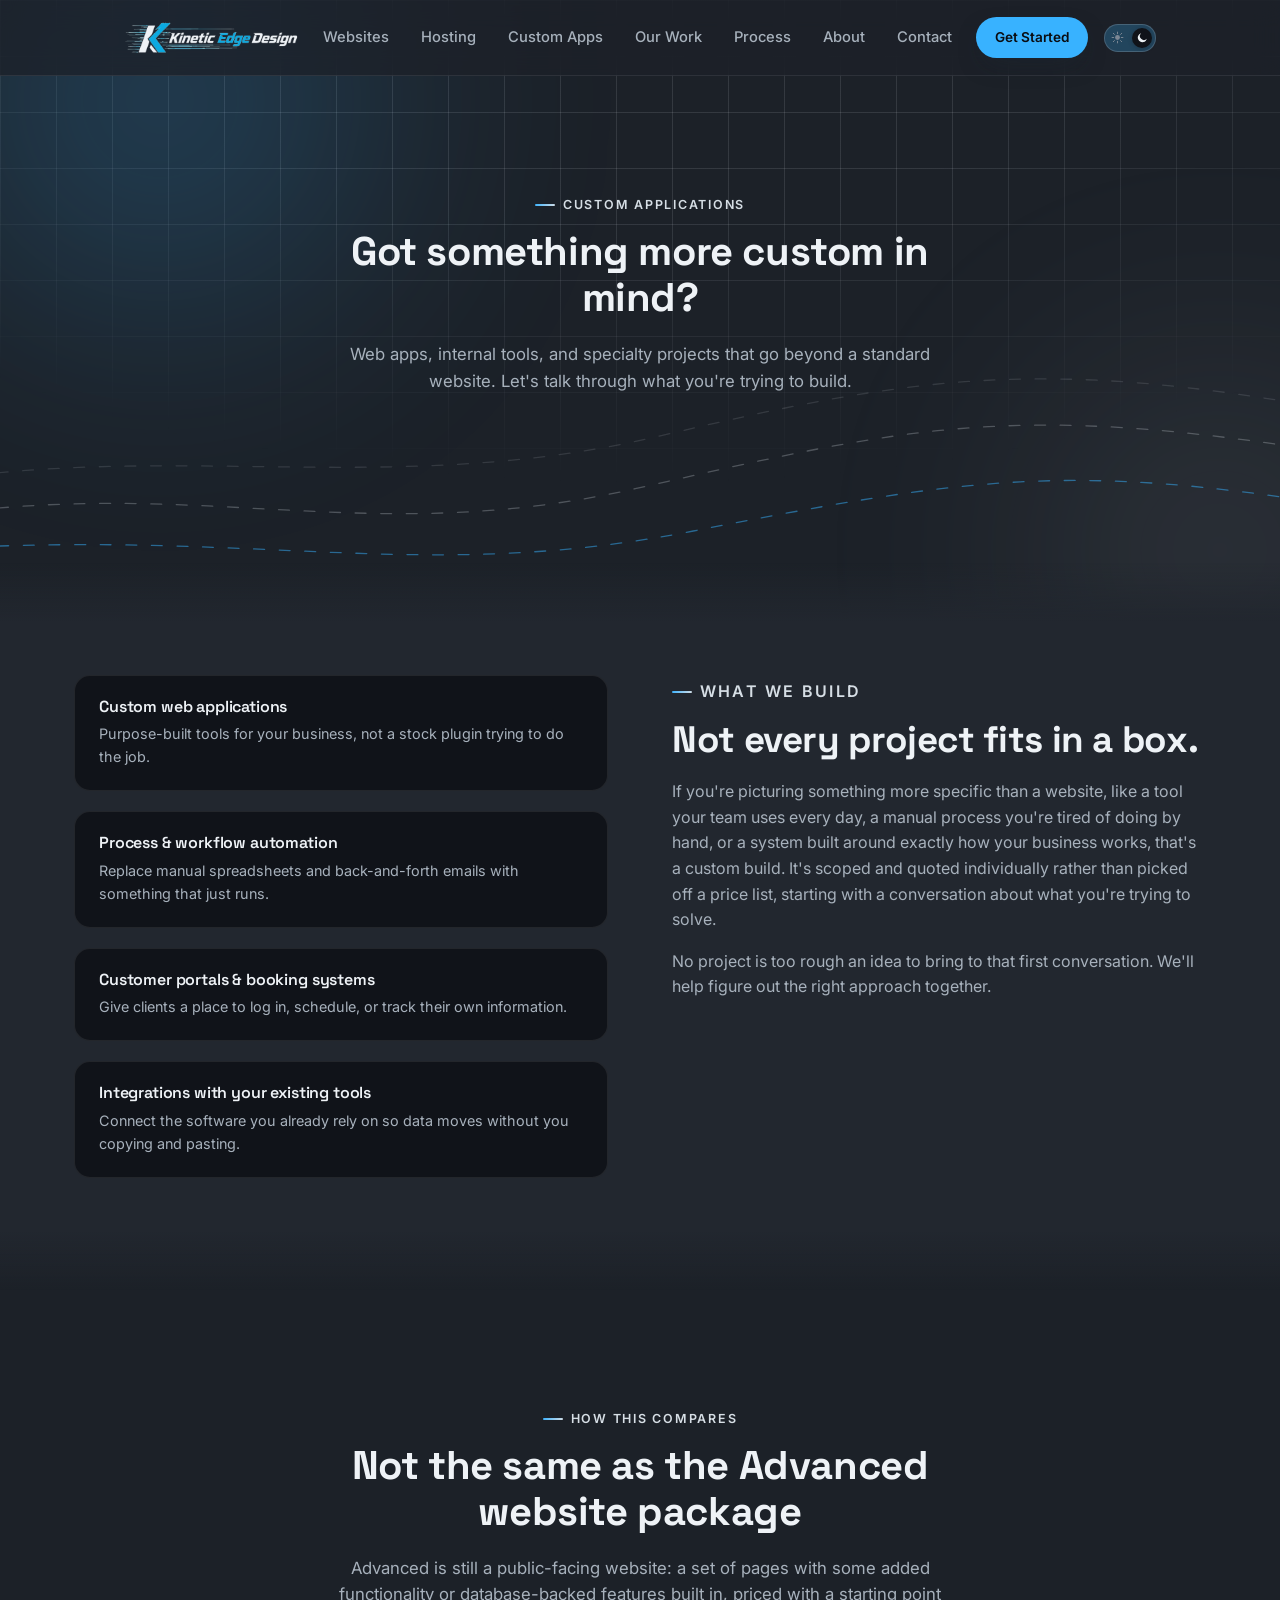
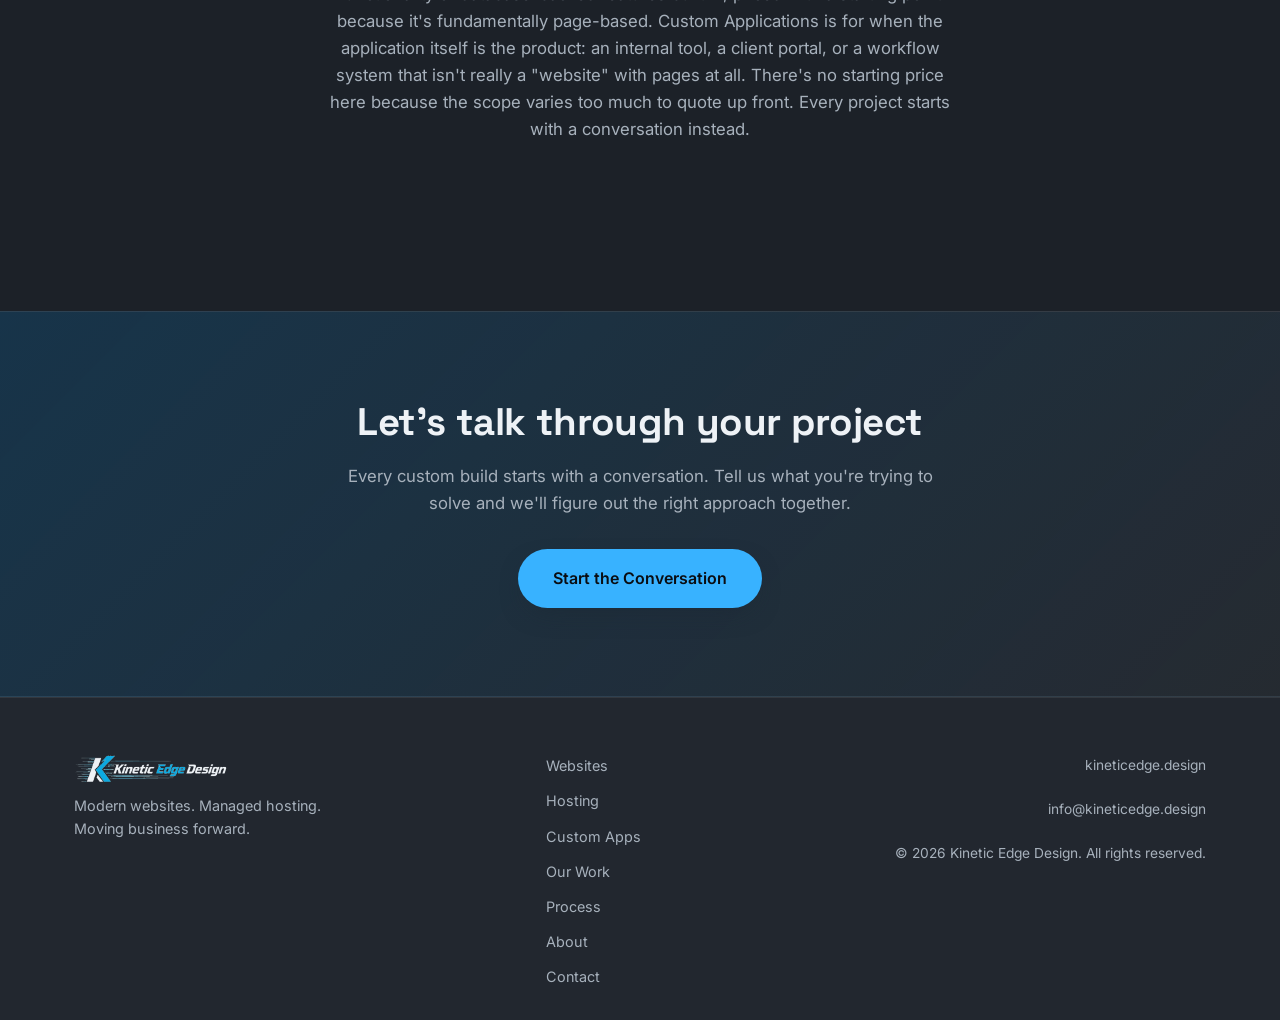
==== custom-applications.html @ b5a68ded "Add Nonprofit Management Hub as first Our Work portfolio card New portfolio card for the donor CRM /" ====
<!DOCTYPE html>
<html lang="en">
<head>
<meta charset="UTF-8">
<meta name="viewport" content="width=device-width, initial-scale=1.0">
<script>
  (function () {
    try {
      var stored = localStorage.getItem('theme');
      var theme = stored === 'light' || stored === 'dark' ? stored : 'dark';
      document.documentElement.setAttribute('data-theme', theme);
    } catch (e) {}
  })();
</script>
<title>Custom Applications | Kinetic Edge Design</title>
<meta name="description" content="Custom web applications, process automation, and specialty projects for businesses that need something beyond a standard website. Let's talk through what you're building.">
<link rel="icon" type="image/png" sizes="32x32" href="assets/favicon-32.png">
<link rel="icon" type="image/png" sizes="512x512" href="assets/favicon-512.png">
<link rel="apple-touch-icon" sizes="180x180" href="assets/favicon-180.png">
<link rel="preconnect" href="https://fonts.googleapis.com">
<link rel="preconnect" href="https://fonts.gstatic.com" crossorigin>
<link href="https://fonts.googleapis.com/css2?family=Space+Grotesk:wght@500;600;700&family=Inter:wght@400;500;600;700&display=swap" rel="stylesheet">
<link rel="stylesheet" href="css/style.css?v=20260805-23">
</head>
<body>

<div class="bg-grid" aria-hidden="true"></div>
<div class="bg-glow bg-glow--one" aria-hidden="true"></div>
<div class="bg-glow bg-glow--two" aria-hidden="true"></div>

<a class="skip-link" href="#main">Skip to content</a>

<header class="site-header" id="top">
  <div class="container header-inner">
    <a href="index.html" class="brand" aria-label="Kinetic Edge Design home">
      <img class="brand-logo brand-logo--light" src="assets/logo/kinetic-edge-logo-transparent.png" alt="Kinetic Edge Design" height="34">
      <img class="brand-logo brand-logo--dark" src="assets/logo/kinetic-edge-logo-dark-transparent.png" alt="Kinetic Edge Design" height="34">
    </a>

    <nav class="main-nav" id="main-nav">
      <a href="index.html#services">Websites</a>
      <a href="index.html#hosting">Hosting</a>
      <a href="custom-applications.html" aria-current="page">Custom Apps</a>
      <a href="work.html">Our Work</a>
      <a href="index.html#process">Process</a>
      <a href="index.html#about">About</a>
      <a href="index.html#contact">Contact</a>
    </nav>

    <div class="header-actions">
      <a href="index.html#contact" class="btn btn--primary btn--sm">Get Started</a>
      <button class="theme-toggle" id="themeToggle" type="button" role="switch" aria-checked="true" aria-label="Switch to light mode">
        <svg class="theme-toggle__icon theme-toggle__icon--sun" viewBox="0 0 24 24" aria-hidden="true">
          <circle cx="12" cy="12" r="4.5"/>
          <path d="M12 2v3M12 19v3M4.2 4.2l2.1 2.1M17.7 17.7l2.1 2.1M2 12h3M19 12h3M4.2 19.8l2.1-2.1M17.7 6.3l2.1-2.1" stroke="currentColor" stroke-width="1.8" stroke-linecap="round" fill="none"/>
        </svg>
        <span class="theme-toggle__thumb" aria-hidden="true"></span>
        <svg class="theme-toggle__icon theme-toggle__icon--moon" viewBox="0 0 24 24" aria-hidden="true">
          <path d="M20 14.5A8.5 8.5 0 1 1 9.5 4a6.8 6.8 0 0 0 10.5 10.5Z"/>
        </svg>
      </button>
      <button class="nav-toggle" id="navToggle" aria-expanded="false" aria-controls="main-nav" aria-label="Toggle navigation menu">
        <span></span><span></span><span></span>
      </button>
    </div>
  </div>
</header>

<main id="main">

  <!-- PAGE INTRO -->
  <section class="section page-hero">
    <div class="container">
      <div class="section-head reveal">
        <p class="eyebrow">Custom Applications</p>
        <h1>Got something more custom in mind?</h1>
        <p class="section-lede">Web apps, internal tools, and specialty projects that go beyond a standard website. Let's talk through what you're trying to build.</p>
      </div>
    </div>

    <svg class="hero-lines" viewBox="0 0 1200 300" preserveAspectRatio="none" aria-hidden="true">
      <path class="kinetic-path kinetic-path--a" d="M-50 220 C 200 180, 350 260, 600 190 S 950 90, 1250 150" />
      <path class="kinetic-path kinetic-path--b" d="M-50 260 C 250 240, 400 300, 650 240 S 1000 160, 1250 210" />
      <path class="kinetic-path kinetic-path--c" d="M-50 180 C 180 140, 380 200, 620 130 S 980 40, 1250 100" />
    </svg>
  </section>

  <!-- WHAT WE BUILD -->
  <section class="section section--alt" id="what-we-build">
    <div class="container about-grid">
      <div class="about-list reveal">
        <div class="about-item">
          <h4>Custom web applications</h4>
          <p>Purpose-built tools for your business, not a stock plugin trying to do the job.</p>
        </div>
        <div class="about-item">
          <h4>Process &amp; workflow automation</h4>
          <p>Replace manual spreadsheets and back-and-forth emails with something that just runs.</p>
        </div>
        <div class="about-item">
          <h4>Customer portals &amp; booking systems</h4>
          <p>Give clients a place to log in, schedule, or track their own information.</p>
        </div>
        <div class="about-item">
          <h4>Integrations with your existing tools</h4>
          <p>Connect the software you already rely on so data moves without you copying and pasting.</p>
        </div>
      </div>

      <div class="about-copy reveal">
        <p class="eyebrow">What We Build</p>
        <h2>Not every project fits in a box.</h2>
        <p>
          If you're picturing something more specific than a website, like a tool
          your team uses every day, a manual process you're tired of doing by
          hand, or a system built around exactly how your business works, that's
          a custom build. It's scoped and quoted individually rather than picked
          off a price list, starting with a conversation about what you're
          trying to solve.
        </p>
        <p>
          No project is too rough an idea to bring to that first conversation.
          We'll help figure out the right approach together.
        </p>
      </div>
    </div>
  </section>

  <!-- HOW THIS COMPARES -->
  <section class="section" id="how-this-compares">
    <div class="container">
      <div class="section-head reveal">
        <p class="eyebrow">How This Compares</p>
        <h2>Not the same as the Advanced website package</h2>
        <p class="section-lede">
          Advanced is still a public-facing website: a set of pages with some
          added functionality or database-backed features built in, priced
          with a starting point because it's fundamentally page-based. Custom
          Applications is for when the application itself is the product: an
          internal tool, a client portal, or a workflow system that isn't
          really a "website" with pages at all. There's no starting price
          here because the scope varies too much to quote up front. Every
          project starts with a conversation instead.
        </p>
      </div>
    </div>
  </section>

  <!-- CTA BANNER -->
  <section class="cta-banner">
    <div class="container cta-banner__inner reveal">
      <h2>Let's talk through your project</h2>
      <p>Every custom build starts with a conversation. Tell us what you're trying to solve and we'll figure out the right approach together.</p>
      <a href="index.html#contact" class="btn btn--primary btn--lg">Start the Conversation</a>
    </div>
  </section>

</main>

<footer class="site-footer">
  <div class="container footer-inner">
    <div class="footer-brand">
      <img class="brand-logo brand-logo--light" src="assets/logo/kinetic-edge-logo-transparent.png" alt="Kinetic Edge Design" height="30">
      <img class="brand-logo brand-logo--dark" src="assets/logo/kinetic-edge-logo-dark-transparent.png" alt="Kinetic Edge Design" height="30">
      <p>Modern websites. Managed hosting. Moving business forward.</p>
    </div>

    <nav class="footer-nav" aria-label="Footer">
      <a href="index.html#services">Websites</a>
      <a href="index.html#hosting">Hosting</a>
      <a href="custom-applications.html">Custom Apps</a>
      <a href="work.html">Our Work</a>
      <a href="index.html#process">Process</a>
      <a href="index.html#about">About</a>
      <a href="index.html#contact">Contact</a>
    </nav>

    <div class="footer-meta">
      <p>kineticedge.design</p>
      <p>info@kineticedge.design</p>
      <p>&copy; <span id="year"></span> Kinetic Edge Design. All rights reserved.</p>
    </div>
  </div>
</footer>

<script src="js/main.js?v=20260805-10"></script>
</body>
</html>
---- css/style.css ----
/* ============================================================
   Kinetic Edge Design — stylesheet
   ============================================================ */

:root {
  --bg: #ffffff;
  --bg-alt: #f1f6ff;
  --surface: #ffffff;
  --surface-2: #f4f8ff;

  /* Raw channel values so component rules can vary opacity while still
     flipping automatically with the theme (see the dark-mode blocks
     below). --shadow-rgb and --scrim intentionally stay constant across
     themes — cast shadows and modal scrims should stay dark regardless
     of page theme. */
  --navy-rgb: 26, 39, 50;
  --blue-rgb: 0, 156, 254;
  --yellow-rgb: 255, 219, 43;
  --shadow-rgb: 26, 39, 50;

  --border: rgba(var(--navy-rgb), 0.10);
  --border-strong: rgba(var(--navy-rgb), 0.22);

  --text: #1a2732;
  --text-muted: #4b5563;
  --text-faint: #78828e;

  --blue: rgb(var(--blue-rgb));
  --navy: rgb(var(--navy-rgb));
  --yellow: rgb(var(--yellow-rgb));
  --on-accent: #1a2732; /* always-dark text on yellow/light chips, in both themes */
  --scrim: rgba(10, 13, 18, 0.5);

  --header-bg: rgba(255, 255, 255, 0.78);
  --mobile-nav-bg: rgba(255, 255, 255, 0.98);

  --btn-primary-bg: var(--navy);
  --btn-primary-bg-hover: #2e4256;
  --btn-primary-text: #ffffff;

  --gradient: linear-gradient(135deg, var(--blue), var(--navy));

  --radius-sm: 10px;
  --radius-md: 16px;
  --radius-lg: 24px;

  --shadow-glow: 0 0 0 1px rgba(var(--shadow-rgb), 0.06), 0 20px 45px -20px rgba(var(--shadow-rgb), 0.20);

  --container-w: 1180px;
  --header-h: 76px;

  --ease: cubic-bezier(.16,.84,.44,1);
}

@media (prefers-color-scheme: dark) {
  :root:not([data-theme="light"]) {
    --bg: #1c2128;
    --bg-alt: #22272f;
    --surface: #101319;
    --surface-2: #0c0e13;

    --navy-rgb: 214, 222, 229;
    --blue-rgb: 56, 178, 255;

    --border: rgba(255, 255, 255, 0.08);
    --border-strong: rgba(255, 255, 255, 0.16);

    --text: #eef2f6;
    --text-muted: #a7b1bc;
    --text-faint: #7c8794;

    --header-bg: rgba(28, 33, 40, 0.75);
    --mobile-nav-bg: rgba(28, 33, 40, 0.97);

    --btn-primary-bg: var(--blue);
    --btn-primary-bg-hover: #5cc4ff;
    --btn-primary-text: #0a0d12;
    color-scheme: dark;
  }
}

:root[data-theme="dark"] {
  --bg: #1c2128;
  --bg-alt: #22272f;
  --surface: #101319;
  --surface-2: #0c0e13;

  --navy-rgb: 214, 222, 229;
  --blue-rgb: 56, 178, 255;

  --border: rgba(255, 255, 255, 0.08);
  --border-strong: rgba(255, 255, 255, 0.16);

  --text: #eef2f6;
  --text-muted: #a7b1bc;
  --text-faint: #7c8794;

  --header-bg: rgba(28, 33, 40, 0.75);
  --mobile-nav-bg: rgba(28, 33, 40, 0.97);

  --btn-primary-bg: var(--blue);
  --btn-primary-bg-hover: #5cc4ff;
  --btn-primary-text: #0a0d12;

  color-scheme: dark;
}

:root[data-theme="light"] {
  --bg: #ffffff;
  --bg-alt: #f1f6ff;
  --surface: #ffffff;
  --surface-2: #f4f8ff;

  --navy-rgb: 26, 39, 50;
  --blue-rgb: 0, 156, 254;

  --border: rgba(26, 39, 50, 0.10);
  --border-strong: rgba(26, 39, 50, 0.22);

  --text: #1a2732;
  --text-muted: #4b5563;
  --text-faint: #78828e;

  --header-bg: rgba(255, 255, 255, 0.78);
  --mobile-nav-bg: rgba(255, 255, 255, 0.98);

  --btn-primary-bg: var(--navy);
  --btn-primary-bg-hover: #2e4256;
  --btn-primary-text: #ffffff;

  color-scheme: light;
}

* , *::before, *::after { box-sizing: border-box; }

html {
  scroll-behavior: smooth;
  scroll-padding-top: calc(var(--header-h) + 16px);
}

body {
  margin: 0;
  background: var(--bg);
  color: var(--text);
  font-family: 'Inter', -apple-system, BlinkMacSystemFont, 'Segoe UI', sans-serif;
  font-size: 16px;
  line-height: 1.6;
  -webkit-font-smoothing: antialiased;
  overflow-x: hidden;
}

h1, h2, h3, h4 {
  font-family: 'Space Grotesk', 'Inter', sans-serif;
  font-weight: 600;
  line-height: 1.15;
  margin: 0 0 0.5em;
  letter-spacing: -0.01em;
}

/* Bold italic lean on the primary display headings, echoing the
   logo's slanted wordmark. Kept off h3/h4 so smaller UI text (card
   titles, labels) stays upright and easy to scan. */
h1, h2 {
  font-weight: 700;
  font-style: oblique 8deg;
}

p { margin: 0 0 1em; color: var(--text-muted); }
a { color: inherit; text-decoration: none; }
ul, ol { margin: 0; padding: 0; list-style: none; }
img, svg { display: block; max-width: 100%; }
button { font: inherit; cursor: pointer; }

.container {
  max-width: var(--container-w);
  margin: 0 auto;
  padding: 0 24px;
}

.text-gradient {
  position: relative;
  color: var(--navy);
  background-image: linear-gradient(180deg, transparent 60%, rgba(var(--blue-rgb), 0.5) 60%, rgba(var(--blue-rgb), 0.5) 90%, transparent 90%);
  background-repeat: no-repeat;
  padding: 0 2px;
}

.capacity-badge {
  display: flex;
  width: fit-content;
  align-items: center;
  gap: 10px;
  padding: 9px 18px 9px 14px;
  border-radius: 999px;
  border: 1px solid var(--border-strong);
  background: rgba(var(--blue-rgb), 0.08);
  font-size: 0.85rem;
  font-weight: 500;
  color: var(--text-muted);
  margin-bottom: 22px;
}
.capacity-dot {
  position: relative;
  width: 8px;
  height: 8px;
  border-radius: 50%;
  background: var(--yellow);
  box-shadow: 0 0 0 4px rgba(var(--yellow-rgb), 0.22);
  flex-shrink: 0;
}
.capacity-dot::after {
  content: "";
  position: absolute;
  inset: -4px;
  border-radius: 50%;
  background: var(--yellow);
  opacity: 0.55;
  animation: capacity-pulse 2.2s ease-out infinite;
}

@keyframes capacity-pulse {
  0% { transform: scale(0.6); opacity: 0.55; }
  100% { transform: scale(2.2); opacity: 0; }
}

@media (prefers-reduced-motion: reduce) {
  .capacity-dot::after { animation: none; display: none; }
}

.eyebrow {
  display: inline-flex;
  align-items: center;
  gap: 8px;
  font-size: 0.78rem;
  font-weight: 600;
  letter-spacing: 0.14em;
  text-transform: uppercase;
  color: var(--navy);
  margin-bottom: 14px;
}
.eyebrow::before {
  content: "";
  width: 20px;
  height: 2px;
  background: var(--gradient);
  border-radius: 2px;
}

.skip-link {
  position: absolute;
  left: -9999px;
  top: 0;
  background: var(--surface);
  color: var(--text);
  padding: 12px 18px;
  z-index: 999;
  border-radius: 0 0 8px 0;
  border: 1px solid var(--border-strong);
  box-shadow: 0 8px 20px -8px rgba(var(--shadow-rgb), 0.3);
}
.skip-link:focus { left: 0; }

/* ---------------- Background layers ---------------- */

.bg-grid {
  position: fixed;
  inset: 0;
  z-index: -2;
  background-image:
    linear-gradient(rgba(var(--navy-rgb), 0.13) 1px, transparent 1px),
    linear-gradient(90deg, rgba(var(--navy-rgb), 0.13) 1px, transparent 1px);
  background-size: 56px 56px;
  mask-image: radial-gradient(ellipse 90% 60% at 50% 0%, black 40%, transparent 90%);
}

.bg-glow {
  position: fixed;
  z-index: -1;
  border-radius: 50%;
  filter: blur(120px);
  opacity: 0.3;
  pointer-events: none;
}
.bg-glow--one {
  width: 640px; height: 640px;
  top: -220px; left: -160px;
  background: radial-gradient(circle, var(--blue), transparent 70%);
}
.bg-glow--two {
  width: 560px; height: 560px;
  top: 30%; right: -220px;
  background: radial-gradient(circle, var(--navy), transparent 70%);
  opacity: 0.14;
}

/* ---------------- Header ---------------- */

.site-header {
  position: sticky;
  top: 0;
  z-index: 100;
  height: var(--header-h);
  display: flex;
  align-items: center;
  background: var(--header-bg);
  backdrop-filter: blur(14px);
  -webkit-backdrop-filter: blur(14px);
  border-bottom: 1px solid var(--border);
}

.header-inner {
  display: flex;
  align-items: center;
  justify-content: space-between;
  gap: 24px;
}

.brand {
  display: flex;
  align-items: center;
  gap: 10px;
  flex-shrink: 0;
}

.brand-logo {
  height: 34px;
  width: auto;
}

/* Two logo variants swap based on theme: the default artwork (dark navy
   + blue) for light backgrounds, and a recolored light-ink version for
   dark mode so it doesn't blend into a dark header. */
.brand-logo--dark { display: none; }

:root[data-theme="dark"] .brand-logo--light { display: none; }
:root[data-theme="dark"] .brand-logo--dark { display: block; }

@media (prefers-color-scheme: dark) {
  :root:not([data-theme="light"]) .brand-logo--light { display: none; }
  :root:not([data-theme="light"]) .brand-logo--dark { display: block; }
}

.main-nav {
  display: flex;
  gap: 32px;
  margin: 0 auto;
}
.main-nav a {
  font-size: 0.92rem;
  font-weight: 500;
  color: var(--text-muted);
  position: relative;
  padding: 6px 0;
  transition: color 0.2s var(--ease);
}
.main-nav a:hover { color: var(--text); }
.main-nav a::after {
  content: "";
  position: absolute;
  left: 0; right: 0; bottom: 0;
  height: 2px;
  background: var(--gradient);
  transform: scaleX(0);
  transform-origin: left;
  transition: transform 0.25s var(--ease);
}
.main-nav a:hover::after { transform: scaleX(1); }

.header-actions {
  display: flex;
  align-items: center;
  gap: 16px;
}

.nav-toggle {
  display: none;
  flex-direction: column;
  justify-content: center;
  gap: 5px;
  width: 40px;
  height: 40px;
  background: transparent;
  border: 1px solid var(--border-strong);
  border-radius: 8px;
}
.nav-toggle span {
  display: block;
  width: 18px;
  height: 2px;
  margin: 0 auto;
  background: var(--text);
  border-radius: 2px;
  transition: transform 0.25s var(--ease), opacity 0.2s var(--ease);
}
.nav-toggle[aria-expanded="true"] span:nth-child(1) { transform: translateY(7px) rotate(45deg); }
.nav-toggle[aria-expanded="true"] span:nth-child(2) { opacity: 0; }
.nav-toggle[aria-expanded="true"] span:nth-child(3) { transform: translateY(-7px) rotate(-45deg); }

/* Theme toggle — an iOS-style switch, hidden until has-js confirms the
   click handler is wired up, since it does nothing without JS. The
   thumb slides from left (light) to right (dark, the default), with a
   sun/moon icon fixed at each end of the track for context. */
.theme-toggle {
  position: relative;
  display: none;
  align-items: center;
  justify-content: space-between;
  width: 52px;
  height: 28px;
  flex-shrink: 0;
  padding: 0 6px;
  border: 1px solid var(--border-strong);
  border-radius: 999px;
  background: rgba(var(--navy-rgb), 0.05);
  color: var(--text-faint);
  transition: background 0.25s var(--ease), border-color 0.2s var(--ease);
}
html.has-js .theme-toggle { display: inline-flex; }
.theme-toggle:hover { border-color: var(--navy); }
:root[data-theme="dark"] .theme-toggle { background: rgba(var(--blue-rgb), 0.25); }

.theme-toggle__icon {
  position: relative;
  z-index: 1;
  width: 13px;
  height: 13px;
  flex: 0 0 auto;
  fill: currentColor;
  transition: color 0.25s var(--ease);
}
:root[data-theme="dark"] .theme-toggle__icon--moon,
:root[data-theme="light"] .theme-toggle__icon--sun { color: var(--text); }

.theme-toggle__thumb {
  position: absolute;
  top: 3px;
  left: 3px;
  width: 20px;
  height: 20px;
  border-radius: 50%;
  background: var(--surface);
  box-shadow: 0 1px 4px rgba(var(--shadow-rgb), 0.45);
  transition: transform 0.3s var(--ease);
}
:root[data-theme="dark"] .theme-toggle__thumb { transform: translateX(24px); }

@media (prefers-reduced-motion: reduce) {
  .theme-toggle__thumb { transition: none; }
}

/* ---------------- Buttons ---------------- */

.btn {
  display: inline-flex;
  align-items: center;
  justify-content: center;
  gap: 8px;
  padding: 13px 26px;
  border-radius: 999px;
  font-weight: 600;
  font-size: 0.94rem;
  border: 1px solid transparent;
  transition: transform 0.2s var(--ease), box-shadow 0.2s var(--ease), background 0.2s var(--ease), border-color 0.2s var(--ease), color 0.2s var(--ease);
  white-space: nowrap;
}
.btn:active { transform: translateY(1px); }

.btn--primary {
  background: var(--btn-primary-bg);
  color: var(--btn-primary-text);
  box-shadow: 0 10px 26px -10px rgba(var(--shadow-rgb), 0.55);
}
.btn--primary:hover { background: var(--btn-primary-bg-hover); transform: translateY(-2px); box-shadow: 0 14px 30px -10px rgba(var(--shadow-rgb), 0.5); }

.btn--ghost {
  background: rgba(var(--navy-rgb), 0.03);
  border-color: var(--border-strong);
  color: var(--text);
}
.btn--ghost:hover { background: rgba(var(--navy-rgb), 0.07); }

.btn--outline {
  background: transparent;
  border-color: var(--border-strong);
  color: var(--text);
  width: 100%;
}
.btn--outline:hover { border-color: var(--navy); background: rgba(var(--blue-rgb), 0.10); }

.btn--sm { padding: 9px 18px; font-size: 0.85rem; }
.btn--lg { padding: 16px 34px; font-size: 1rem; }
.btn--full { width: 100%; }

/* ---------------- Hero ---------------- */

.hero {
  position: relative;
  padding: 108px 0 96px;
  overflow: hidden;
}

.hero-inner { position: relative; z-index: 2; max-width: 780px; }

.hero h1 {
  font-size: clamp(2.4rem, 5.4vw, 3.9rem);
  margin-bottom: 24px;
}

.hero-sub {
  font-size: 1.12rem;
  max-width: 620px;
  color: var(--text-muted);
  margin-bottom: 36px;
}

.hero-actions {
  display: flex;
  gap: 16px;
  flex-wrap: wrap;
  margin-bottom: 64px;
}

.hero-stats {
  display: flex;
  flex-wrap: wrap;
  gap: 40px;
  border-top: 1px solid var(--border);
  padding-top: 32px;
}
.hero-stats li { display: flex; flex-direction: column; gap: 4px; }
.stat-num {
  font-family: 'Space Grotesk', sans-serif;
  font-size: 1.6rem;
  font-weight: 700;
  color: var(--navy);
}
.stat-label { font-size: 0.85rem; color: var(--text-faint); }

.hero-lines {
  position: absolute;
  left: 0; right: 0; bottom: -20px;
  width: 100%;
  height: 260px;
  z-index: 1;
  pointer-events: none;
  opacity: 0.9;
}
.kinetic-path {
  fill: none;
  stroke-width: 1.5;
  stroke-linecap: round;
  stroke-dasharray: 10 14;
}
.kinetic-path--a { stroke: var(--navy); opacity: 0.3; animation: dash-move 26s linear infinite; }
.kinetic-path--b { stroke: var(--blue); opacity: 0.55; animation: dash-move 34s linear infinite reverse; }
.kinetic-path--c { stroke: var(--navy); opacity: 0.15; animation: dash-move 20s linear infinite; }

@keyframes dash-move {
  to { stroke-dashoffset: -1000; }
}

@keyframes flow-dash {
  to { background-position: 24px 0; }
}

/* ---------------- Trust strip ---------------- */

.trust-strip {
  border-top: 1px solid var(--border);
  border-bottom: 1px solid var(--border);
  background: var(--bg-alt);
}
.trust-inner {
  display: flex;
  flex-wrap: wrap;
  gap: 28px 48px;
  justify-content: space-between;
  padding: 28px 24px;
}
.trust-item {
  display: flex;
  align-items: center;
  gap: 12px;
  font-size: 0.92rem;
  font-weight: 500;
  color: var(--text-muted);
  flex: 1 1 200px;
}
.trust-item svg { width: 22px; height: 22px; fill: var(--navy); flex-shrink: 0; }
.trust-item:nth-child(4) svg { fill: var(--yellow); }

/* ---------------- Sections ---------------- */

.section { padding: 112px 0; position: relative; }
.section--alt { background: linear-gradient(180deg, transparent, var(--bg-alt) 8%, var(--bg-alt) 92%, transparent); }

/* Secondary pages' intro section reuses the hero's animated kinetic-path
   lines; overflow:hidden clips them the same way .hero does, without
   affecting other .section instances that rely on visible overflow for
   hover lift/glow effects. */
.page-hero { overflow: hidden; }

.section-head {
  max-width: 640px;
  margin: 0 auto 56px;
  text-align: center;
}
.section-head h1,
.section-head h2 { font-size: clamp(1.8rem, 3.4vw, 2.5rem); }
.section-lede { font-size: 1.05rem; }

.offer-banner {
  display: flex;
  width: fit-content;
  align-items: center;
  gap: 10px;
  margin: 20px auto 0;
  padding: 9px 18px 9px 14px;
  border-radius: 999px;
  border: 1px solid rgba(var(--yellow-rgb), 0.5);
  background: rgba(var(--yellow-rgb), 0.14);
  font-size: 0.85rem;
  font-weight: 600;
  color: var(--text);
}
.offer-banner-dot {
  width: 8px;
  height: 8px;
  border-radius: 50%;
  background: var(--yellow);
  box-shadow: 0 0 0 4px rgba(var(--yellow-rgb), 0.22);
  flex-shrink: 0;
}

.design-intro {
  display: grid;
  grid-template-columns: 1fr 1fr;
  gap: 48px;
  align-items: center;
  margin-bottom: 56px;
}
.design-intro .section-head {
  max-width: none;
  margin: 0;
  text-align: left;
}
.design-intro .offer-banner { margin-left: 0; }

/* Same framed-panel treatment as .hosting-showcase: a fixed white mat
   regardless of theme, so it reads as an intentional frame rather than
   bleeding into the page. */
.design-showcase {
  max-width: 380px;
  justify-self: center;
  padding: 16px;
  background: #ffffff;
  border: 1px solid var(--border);
  border-radius: var(--radius-lg);
  box-shadow: var(--shadow-glow);
}
.design-showcase img {
  width: 100%;
  height: auto;
  border-radius: var(--radius-md);
}

.design-showcase__trigger {
  display: block;
  width: 100%;
  padding: 0;
  border: none;
  background: none;
  cursor: zoom-in;
}
.design-showcase__trigger img { transition: opacity 0.2s var(--ease); }
.design-showcase__trigger:hover img { opacity: 0.85; }

.hosting-intro {
  display: grid;
  grid-template-columns: 1fr 1fr;
  gap: 48px;
  align-items: center;
  margin-bottom: 56px;
}
.hosting-intro .section-head {
  max-width: none;
  margin: 0;
  text-align: left;
}

/* The source graphic has its own white matte baked in (not a photo we
   can recolor), so it gets a deliberately light, fixed-background frame
   rather than the theme's surface token — it reads as an intentional
   framed panel in both themes instead of a stray white box in dark mode. */
.hosting-showcase {
  max-width: 380px;
  justify-self: center;
  padding: 16px;
  background: #ffffff;
  border: 1px solid var(--border);
  border-radius: var(--radius-lg);
  box-shadow: var(--shadow-glow);
}
.hosting-showcase img {
  width: 100%;
  height: auto;
  border-radius: var(--radius-md);
}

.hosting-showcase__trigger {
  display: block;
  width: 100%;
  padding: 0;
  border: none;
  background: none;
  cursor: zoom-in;
}
.hosting-showcase__trigger img { transition: opacity 0.2s var(--ease); }
.hosting-showcase__trigger:hover img { opacity: 0.85; }

/* Full-size image lightbox. Kept a fixed white background (like the
   showcase frame) since the source graphic already has its own white
   matte baked in — no separate border/seam between dialog and image. */
.image-dialog {
  width: min(90vw, 900px);
  padding: 16px;
  border: none;
  border-radius: var(--radius-lg);
  background: #ffffff;
  box-shadow: 0 30px 80px -20px rgba(var(--shadow-rgb), 0.4);
  opacity: 0;
  transform: scale(0.96);
  transition: opacity 0.25s var(--ease), transform 0.25s var(--ease),
    overlay 0.25s allow-discrete, display 0.25s allow-discrete;
}
.image-dialog[open] { opacity: 1; transform: scale(1); }
@starting-style {
  .image-dialog[open] { opacity: 0; transform: scale(0.96); }
}
.image-dialog::backdrop {
  background: var(--scrim);
  backdrop-filter: blur(2px);
  opacity: 0;
  transition: opacity 0.25s var(--ease), overlay 0.25s allow-discrete, display 0.25s allow-discrete;
}
.image-dialog[open]::backdrop { opacity: 1; }
@starting-style {
  .image-dialog[open]::backdrop { opacity: 0; }
}
.image-dialog img {
  display: block;
  width: 100%;
  height: auto;
  max-height: min(80vh, 700px);
  object-fit: contain;
  border-radius: var(--radius-md);
}
.image-dialog__close {
  position: absolute;
  top: 16px;
  right: 16px;
  width: 34px;
  height: 34px;
  border-radius: 50%;
  border: 1px solid rgba(26, 39, 50, 0.15);
  background: #ffffff;
  color: #4b5563;
  font-size: 1.3rem;
  line-height: 1;
  display: flex;
  align-items: center;
  justify-content: center;
  cursor: pointer;
  transition: color 0.2s var(--ease), border-color 0.2s var(--ease);
}
.image-dialog__close:hover { color: #1a2732; border-color: #1a2732; }

@media (prefers-reduced-motion: reduce) {
  .image-dialog, .image-dialog::backdrop { transition: none; }
}

/* ---------------- Pricing cards ---------------- */

.pricing-grid {
  display: grid;
  grid-template-columns: repeat(4, 1fr);
  gap: 20px;
}
.pricing-grid--three { grid-template-columns: repeat(3, 1fr); }

.price-card {
  position: relative;
  background: linear-gradient(180deg, var(--surface), var(--surface-2));
  border: 1px solid var(--border);
  border-radius: var(--radius-lg);
  padding: 32px 26px;
  display: flex;
  flex-direction: column;
  transition: translate 0.3s var(--ease), border-color 0.3s var(--ease), box-shadow 0.3s var(--ease);
}
.price-card:hover {
  translate: 0 -6px;
  border-color: var(--blue);
  box-shadow: var(--shadow-glow);
}

/* .reveal (below) sets its own "transition" shorthand for the scroll-in
   fade/slide, which — being the same CSS property — would otherwise
   replace the hover transition above wholesale rather than merging with
   it. This combined, higher-specificity rule is what visitors actually
   get, so it has to list both the reveal transition and the hover one. */
.price-card.reveal {
  transition: opacity 0.7s var(--ease), transform 0.7s var(--ease),
    translate 0.3s var(--ease), border-color 0.3s var(--ease), box-shadow 0.3s var(--ease);
}

.price-card[data-dialog-card] { cursor: pointer; }

.price-card--featured {
  border-color: rgba(var(--shadow-rgb), 0.3);
  background: linear-gradient(180deg, rgba(var(--blue-rgb), 0.14), var(--surface-2));
  box-shadow: 0 0 0 1px rgba(var(--blue-rgb), 0.35), 0 24px 50px -28px rgba(var(--shadow-rgb), 0.25);
}

.price-card__tag {
  position: absolute;
  top: -13px;
  left: 26px;
  background: var(--yellow);
  color: var(--on-accent);
  font-size: 0.72rem;
  font-weight: 700;
  letter-spacing: 0.04em;
  text-transform: uppercase;
  padding: 5px 14px;
  border-radius: 999px;
}

.price-card__head h3 { font-size: 1.25rem; margin-bottom: 6px; }
.price-card__blurb { font-size: 0.9rem; min-height: 42px; }

.price { margin: 4px 0 20px; }
.price-amount {
  font-family: 'Space Grotesk', sans-serif;
  font-size: 2rem;
  font-weight: 700;
  color: var(--text);
}
.price-period { font-size: 0.95rem; color: var(--text-faint); }

.feature-list { flex: 1; margin-bottom: 24px; }
.feature-list li {
  position: relative;
  padding-left: 26px;
  margin-bottom: 11px;
  font-size: 0.9rem;
  color: var(--text-muted);
}
.feature-list li::before {
  content: "";
  position: absolute;
  left: 0; top: 6px;
  width: 14px; height: 14px;
  border-radius: 4px;
  background: rgba(var(--blue-rgb), 0.22);
  border: 1px solid rgba(var(--navy-rgb), 0.35);
}
.feature-list li::after {
  content: "";
  position: absolute;
  left: 4px; top: 8.5px;
  width: 6px; height: 3px;
  border-left: 1.5px solid var(--navy);
  border-bottom: 1.5px solid var(--navy);
  transform: rotate(-45deg);
}

.pricing-footnote {
  text-align: center;
  margin-top: 40px;
  font-size: 0.88rem;
  color: var(--text-faint);
}

.price-card__details {
  margin-top: 12px;
  padding: 4px;
  background: none;
  border: none;
  font: inherit;
  font-size: 0.85rem;
  font-weight: 600;
  color: var(--text-muted);
  text-align: center;
  text-decoration: underline;
  text-underline-offset: 3px;
  cursor: pointer;
  transition: color 0.2s var(--ease);
}
.price-card__details:hover { color: var(--blue); }

/* ---------------- Package detail dialogs ---------------- */

.package-dialog {
  width: min(560px, calc(100vw - 48px));
  max-height: min(680px, calc(100vh - 64px));
  overflow-y: auto;
  padding: 36px;
  border: none;
  border-radius: var(--radius-lg);
  background: var(--surface);
  box-shadow: 0 30px 80px -20px rgba(var(--navy-rgb), 0.35);
  color: var(--text);
  opacity: 0;
  transform: translateY(12px) scale(0.98);
  transition: opacity 0.25s var(--ease), transform 0.25s var(--ease),
    overlay 0.25s allow-discrete, display 0.25s allow-discrete;
}
.package-dialog[open] {
  opacity: 1;
  transform: translateY(0) scale(1);
}
@starting-style {
  .package-dialog[open] { opacity: 0; transform: translateY(12px) scale(0.98); }
}
.package-dialog::backdrop {
  background: var(--scrim);
  backdrop-filter: blur(2px);
  opacity: 0;
  transition: opacity 0.25s var(--ease), overlay 0.25s allow-discrete, display 0.25s allow-discrete;
}
.package-dialog[open]::backdrop { opacity: 1; }
@starting-style {
  .package-dialog[open]::backdrop { opacity: 0; }
}

.package-dialog__close {
  position: absolute;
  top: 16px;
  right: 16px;
  width: 34px;
  height: 34px;
  border-radius: 50%;
  border: 1px solid var(--border-strong);
  background: var(--surface);
  color: var(--text-muted);
  font-size: 1.3rem;
  line-height: 1;
  display: flex;
  align-items: center;
  justify-content: center;
  cursor: pointer;
  transition: color 0.2s var(--ease), border-color 0.2s var(--ease);
}
.package-dialog__close:hover { color: var(--navy); border-color: var(--navy); }

.package-dialog .eyebrow { margin-bottom: 10px; }
.package-dialog h3 { font-size: 1.5rem; padding-right: 40px; margin-bottom: 6px; }
.package-dialog .price { margin: 6px 0 18px; }
.package-dialog__desc { font-size: 0.98rem; margin-bottom: 20px; }
.package-dialog .feature-list { margin-bottom: 24px; }
.package-dialog__note {
  font-size: 0.82rem;
  color: var(--text-faint);
  margin-bottom: 20px;
}
.package-dialog__note a {
  color: var(--blue);
  font-weight: 600;
  text-decoration: underline;
  text-underline-offset: 2px;
}
/* Lead-in caption sitting above a package's (merged) feature list,
   e.g. "Everything in Standard, plus". */
.package-dialog__extra-label {
  font-size: 0.72rem;
  font-weight: 700;
  letter-spacing: 0.08em;
  text-transform: uppercase;
  color: var(--text-faint);
  margin-bottom: 10px;
}
.package-dialog__tag {
  display: inline-block;
  vertical-align: middle;
  margin-left: 8px;
  background: var(--yellow);
  color: var(--on-accent);
  font-size: 0.62rem;
  font-weight: 700;
  letter-spacing: 0.04em;
  text-transform: uppercase;
  padding: 4px 10px;
  border-radius: 999px;
}

@media (prefers-reduced-motion: reduce) {
  .package-dialog, .package-dialog::backdrop { transition: none; }
}

/* Contact dialog: reuses .package-dialog chrome (sizing, close button,
   open/close animation) but hosts the site's one contact form, moved
   here by JS from its normal spot in the page's Contact section. */
.contact-dialog {
  width: min(520px, calc(100vw - 48px));
}
.contact-dialog .contact-form {
  border: none;
  padding: 0;
  background: none;
  box-shadow: none;
}

/* ---------------- Process ---------------- */

.process-grid {
  position: relative;
  display: grid;
  grid-template-columns: repeat(5, 1fr);
  gap: 24px;
  counter-reset: step;
}
/* A dashed connector threading the 5 steps together, echoing the
   hero's kinetic-path motif. It sits at the vertical center of each
   step's number badge (30px padding + half the badge's 34px height)
   and runs the full width of the grid; the steps' opaque backgrounds
   naturally mask it everywhere except the gaps between cards, so it
   reads as a line running "through" the sequence via each gutter. */
.process-grid::before {
  content: "";
  position: absolute;
  top: 47px;
  left: 0;
  right: 0;
  height: 2px;
  background-image: repeating-linear-gradient(to right, var(--blue) 0 10px, transparent 10px 24px);
  opacity: 0.5;
  background-size: 24px 2px;
  animation: flow-dash 1.4s linear infinite;
}
.process-step {
  position: relative;
  z-index: 1;
  padding: 30px 24px 24px;
  border: 1px solid var(--border);
  border-radius: var(--radius-md);
  background: var(--surface);
}
.process-step::after {
  content: "";
  position: absolute;
  top: 0; left: 0;
  width: 100%; height: 2px;
  background: var(--gradient);
  border-radius: 2px 2px 0 0;
  transform: scaleX(0);
  transform-origin: left;
  transition: transform 0.4s var(--ease);
}
.process-step:hover::after { transform: scaleX(1); }

.process-num {
  display: inline-block;
  font-family: 'Space Grotesk', sans-serif;
  font-size: 0.85rem;
  font-weight: 700;
  color: var(--btn-primary-text);
  background: var(--btn-primary-bg);
  width: 34px; height: 34px;
  line-height: 34px;
  text-align: center;
  border-radius: 8px;
  margin-bottom: 16px;
}
.process-step h3 { font-size: 1.1rem; }
.process-step p { font-size: 0.9rem; margin-bottom: 0; }

/* ---------------- About ---------------- */

.about-grid {
  display: grid;
  grid-template-columns: 1fr 1fr;
  gap: 64px;
  align-items: start;
}
.about-copy h2 { font-size: clamp(1.7rem, 3vw, 2.3rem); }
.about-copy p { font-size: 1rem; }

.about-list {
  display: grid;
  gap: 20px;
}
.about-item {
  position: relative;
  padding: 22px 24px;
  border: 1px solid var(--border);
  border-radius: var(--radius-md);
  background: var(--surface);
}
.about-item::after {
  content: "";
  position: absolute;
  top: 0; left: 0;
  width: 3px; height: 100%;
  background: var(--blue);
  border-radius: 2px 0 0 2px;
  transform: scaleY(0);
  transform-origin: top;
  transition: transform 0.4s var(--ease);
}
.about-item:hover::after { transform: scaleY(1); }
.about-item h4 {
  font-size: 1rem;
  color: var(--text);
  margin-bottom: 6px;
}
.about-item p { font-size: 0.9rem; margin-bottom: 0; }

/* ---------------- Portfolio (Our Work page) ---------------- */

.portfolio-grid {
  display: grid;
  grid-template-columns: repeat(3, 1fr);
  gap: 32px;
}
.portfolio-card {
  position: relative;
  display: flex;
  flex-direction: column;
  border: 1px solid var(--border);
  border-radius: var(--radius-lg);
  background: var(--surface);
  overflow: hidden;
  transition: translate 0.3s var(--ease), border-color 0.3s var(--ease), box-shadow 0.3s var(--ease);
}
.portfolio-card:hover {
  translate: 0 -6px;
  border-color: var(--blue);
  box-shadow: var(--shadow-glow);
}
/* See the .price-card.reveal comment: this combined rule is needed so
   the scroll-reveal transition doesn't wipe out the hover transition. */
.portfolio-card.reveal {
  transition: opacity 0.7s var(--ease), transform 0.7s var(--ease),
    translate 0.3s var(--ease), border-color 0.3s var(--ease), box-shadow 0.3s var(--ease);
}

/* Same fixed white mat as the other showcase images, since these are
   screenshots of pages with their own (mostly light) backgrounds. */
.portfolio-card__shot { margin: 0; padding: 16px 16px 0; background: #ffffff; }
.portfolio-card__trigger {
  display: block;
  width: 100%;
  padding: 0;
  border: none;
  background: none;
  border-radius: var(--radius-md) var(--radius-md) 0 0;
  overflow: hidden;
  cursor: zoom-in;
}
.portfolio-card__trigger img {
  display: block;
  width: 100%;
  height: auto;
  transition: opacity 0.2s var(--ease);
}
.portfolio-card__trigger:hover img { opacity: 0.85; }

/* The chrisweatherford.com screenshot has a light/dark pair; show
   whichever matches the visitor's current theme, same technique as
   the header's light/dark logo swap. */
/* Selectors below are qualified as "img.foo" (element + class) rather
   than plain ".foo" so they reliably out-rank the generic display:block
   rules on .portfolio-card__trigger img / .image-dialog img above —
   otherwise those generic rules (equal or higher specificity) can win
   and show both images stacked instead of swapping between them. */
img.portfolio-card__shot-img--dark { display: none; }
:root[data-theme="dark"] img.portfolio-card__shot-img--light { display: none; }
:root[data-theme="dark"] img.portfolio-card__shot-img--dark { display: block; }
@media (prefers-color-scheme: dark) {
  :root:not([data-theme="light"]) img.portfolio-card__shot-img--light { display: none; }
  :root:not([data-theme="light"]) img.portfolio-card__shot-img--dark { display: block; }
}

.portfolio-card__body { padding: 28px; }
.portfolio-card__tag {
  font-size: 0.72rem;
  font-weight: 700;
  letter-spacing: 0.08em;
  text-transform: uppercase;
  color: var(--text-faint);
  margin-bottom: 8px;
}
.portfolio-card__body h3 { font-size: 1.25rem; margin-bottom: 10px; }
.portfolio-card__body p { font-size: 0.95rem; margin-bottom: 16px; }
.portfolio-card__link { font-weight: 600; color: var(--blue); }
.portfolio-card__link:hover { text-decoration: underline; }

/* ---------------- Testimonials ---------------- */

.testimonial-grid {
  display: grid;
  grid-template-columns: repeat(auto-fit, minmax(280px, 1fr));
  gap: 24px;
}
.testimonial-card {
  padding: 28px;
  border: 1px solid var(--border);
  border-radius: var(--radius-md);
  background: var(--surface);
}
.testimonial-card__quote {
  font-size: 1rem;
  font-style: italic;
  color: var(--text-muted);
  margin: 0;
}
.testimonial-card__author {
  margin-top: 16px;
  font-size: 0.85rem;
  font-weight: 600;
  color: var(--text);
  font-style: normal;
}
.testimonial-card--placeholder { border-style: dashed; text-align: center; }

/* ---------------- CTA banner ---------------- */

.cta-banner {
  padding: 88px 0;
  background: linear-gradient(135deg, rgba(0, 156, 254, 0.16), rgba(var(--navy-rgb), 0.05));
  border-top: 1px solid var(--border);
  border-bottom: 1px solid var(--border);
}
.cta-banner__inner { max-width: 640px; margin: 0 auto; text-align: center; }
.cta-banner h2 { font-size: clamp(1.8rem, 3.6vw, 2.4rem); }
.cta-banner p { font-size: 1.05rem; margin-bottom: 32px; }

/* ---------------- Contact ---------------- */

.contact-grid {
  display: grid;
  grid-template-columns: 1fr 1fr;
  gap: 64px;
}
.contact-copy h2 { font-size: clamp(1.7rem, 3vw, 2.3rem); }

.contact-details { margin-top: 28px; display: grid; gap: 16px; }
.contact-details li { display: flex; flex-direction: column; gap: 2px; }
.contact-label { font-size: 0.78rem; text-transform: uppercase; letter-spacing: 0.08em; color: var(--text-faint); }
.contact-details a { color: var(--navy); font-weight: 600; }
.contact-details a:hover { text-decoration: underline; }

.contact-form {
  background: var(--surface);
  border: 1px solid var(--border);
  border-radius: var(--radius-lg);
  padding: 32px;
  display: grid;
  gap: 18px;
  box-shadow: 0 1px 3px rgba(var(--navy-rgb), 0.05);
}
.form-row { display: grid; gap: 8px; }
.form-row label { font-size: 0.85rem; font-weight: 500; color: var(--text-muted); }
.form-hint { font-size: 0.8rem; color: var(--text-muted); margin: -2px 0 0; }
.form-row input,
.form-row select,
.form-row textarea {
  background: rgba(var(--navy-rgb), 0.02);
  border: 1px solid var(--border-strong);
  border-radius: var(--radius-sm);
  color: var(--text);
  padding: 12px 14px;
  font: inherit;
  font-size: 0.94rem;
  resize: vertical;
  transition: border-color 0.2s var(--ease), background 0.2s var(--ease), box-shadow 0.2s var(--ease);
}
.form-row input:focus,
.form-row select:focus,
.form-row textarea:focus {
  outline: none;
  border-color: var(--navy);
  background: var(--surface);
  box-shadow: 0 0 0 3px rgba(var(--blue-rgb), 0.35);
}
.form-honeypot {
  position: absolute;
  width: 1px;
  height: 1px;
  opacity: 0;
  pointer-events: none;
}

.form-status {
  font-size: 0.85rem;
  text-align: center;
  margin: 0;
  min-height: 1.2em;
}
.form-status[data-state="sending"] { color: var(--text-faint); }
.form-status[data-state="success"] { color: #1a7f4b; }
.form-status[data-state="error"] { color: #c22b2b; }

:root[data-theme="dark"] .form-status[data-state="success"] { color: #4ade80; }
:root[data-theme="dark"] .form-status[data-state="error"] { color: #f87171; }
@media (prefers-color-scheme: dark) {
  :root:not([data-theme="light"]) .form-status[data-state="success"] { color: #4ade80; }
  :root:not([data-theme="light"]) .form-status[data-state="error"] { color: #f87171; }
}

.btn[disabled] { opacity: 0.65; pointer-events: none; }

/* ---------------- Footer ---------------- */

.site-footer {
  border-top: 1px solid var(--border);
  padding: 56px 0 32px;
  background: var(--bg-alt);
}
.footer-inner {
  display: grid;
  grid-template-columns: 1.4fr 1fr 1fr;
  gap: 32px;
  align-items: start;
}
.footer-brand .brand-logo { height: 30px; }
.footer-brand p { font-size: 0.9rem; margin-top: 10px; max-width: 260px; }
.footer-nav { display: grid; gap: 12px; }
.footer-nav a { font-size: 0.9rem; color: var(--text-muted); }
.footer-nav a:hover { color: var(--text); }
.footer-meta { font-size: 0.86rem; color: var(--text-faint); display: grid; gap: 8px; text-align: right; }

@media (max-width: 720px) {
  .footer-inner { grid-template-columns: 1fr; text-align: left; }
  .footer-meta { text-align: left; }
}

/* ---------------- Reveal-on-scroll ---------------- */

/* Visible by default so content is never hidden for no-JS users, slow
   script loads, or crawlers. Only once JS confirms it can run the
   reveal animation does .has-js hide elements pending intersection. */
.reveal { transition: opacity 0.7s var(--ease), transform 0.7s var(--ease); }

html.has-js .reveal {
  opacity: 0;
  transform: translateY(24px);
}
html.has-js .reveal.is-visible {
  opacity: 1;
  transform: translateY(0);
}

@media (prefers-reduced-motion: reduce) {
  html { scroll-behavior: auto; }
  html.has-js .reveal { opacity: 1; transform: none; transition: none; }
  .kinetic-path { animation: none; }
  .process-grid::before { animation: none; }
}

/* ---------------- Responsive ---------------- */

@media (max-width: 1080px) {
  .pricing-grid,
  .pricing-grid--three,
  .portfolio-grid { grid-template-columns: repeat(2, 1fr); }
  .process-grid { grid-template-columns: repeat(2, 1fr); }
  .process-grid::before { display: none; }
}

@media (max-width: 900px) {
  .about-grid,
  .contact-grid,
  .hosting-intro,
  .design-intro,
  .portfolio-grid { grid-template-columns: 1fr; gap: 40px; }
  .hosting-intro .section-head,
  .design-intro .section-head { text-align: center; }
  .design-intro .offer-banner { margin-left: auto; }
}

@media (max-width: 780px) {
  .main-nav {
    position: absolute;
    top: var(--header-h);
    left: 0; right: 0;
    background: var(--mobile-nav-bg);
    backdrop-filter: blur(20px);
    flex-direction: column;
    gap: 0;
    padding: 8px 24px 20px;
    border-bottom: 1px solid var(--border);
    transform: translateY(-8px);
    opacity: 0;
    pointer-events: none;
    transition: opacity 0.25s var(--ease), transform 0.25s var(--ease);
  }
  .main-nav.is-open {
    opacity: 1;
    transform: translateY(0);
    pointer-events: auto;
  }
  .main-nav a { padding: 14px 0; border-bottom: 1px solid var(--border); }
  .main-nav a:last-child { border-bottom: none; }
  .header-actions .btn--sm { display: none; }
  .nav-toggle { display: flex; }
}

@media (max-width: 640px) {
  .pricing-grid,
  .pricing-grid--three,
  .process-grid { grid-template-columns: 1fr; }
  .hero { padding: 88px 0 72px; }
  .section { padding: 80px 0; }
  .trust-inner { justify-content: flex-start; }
}
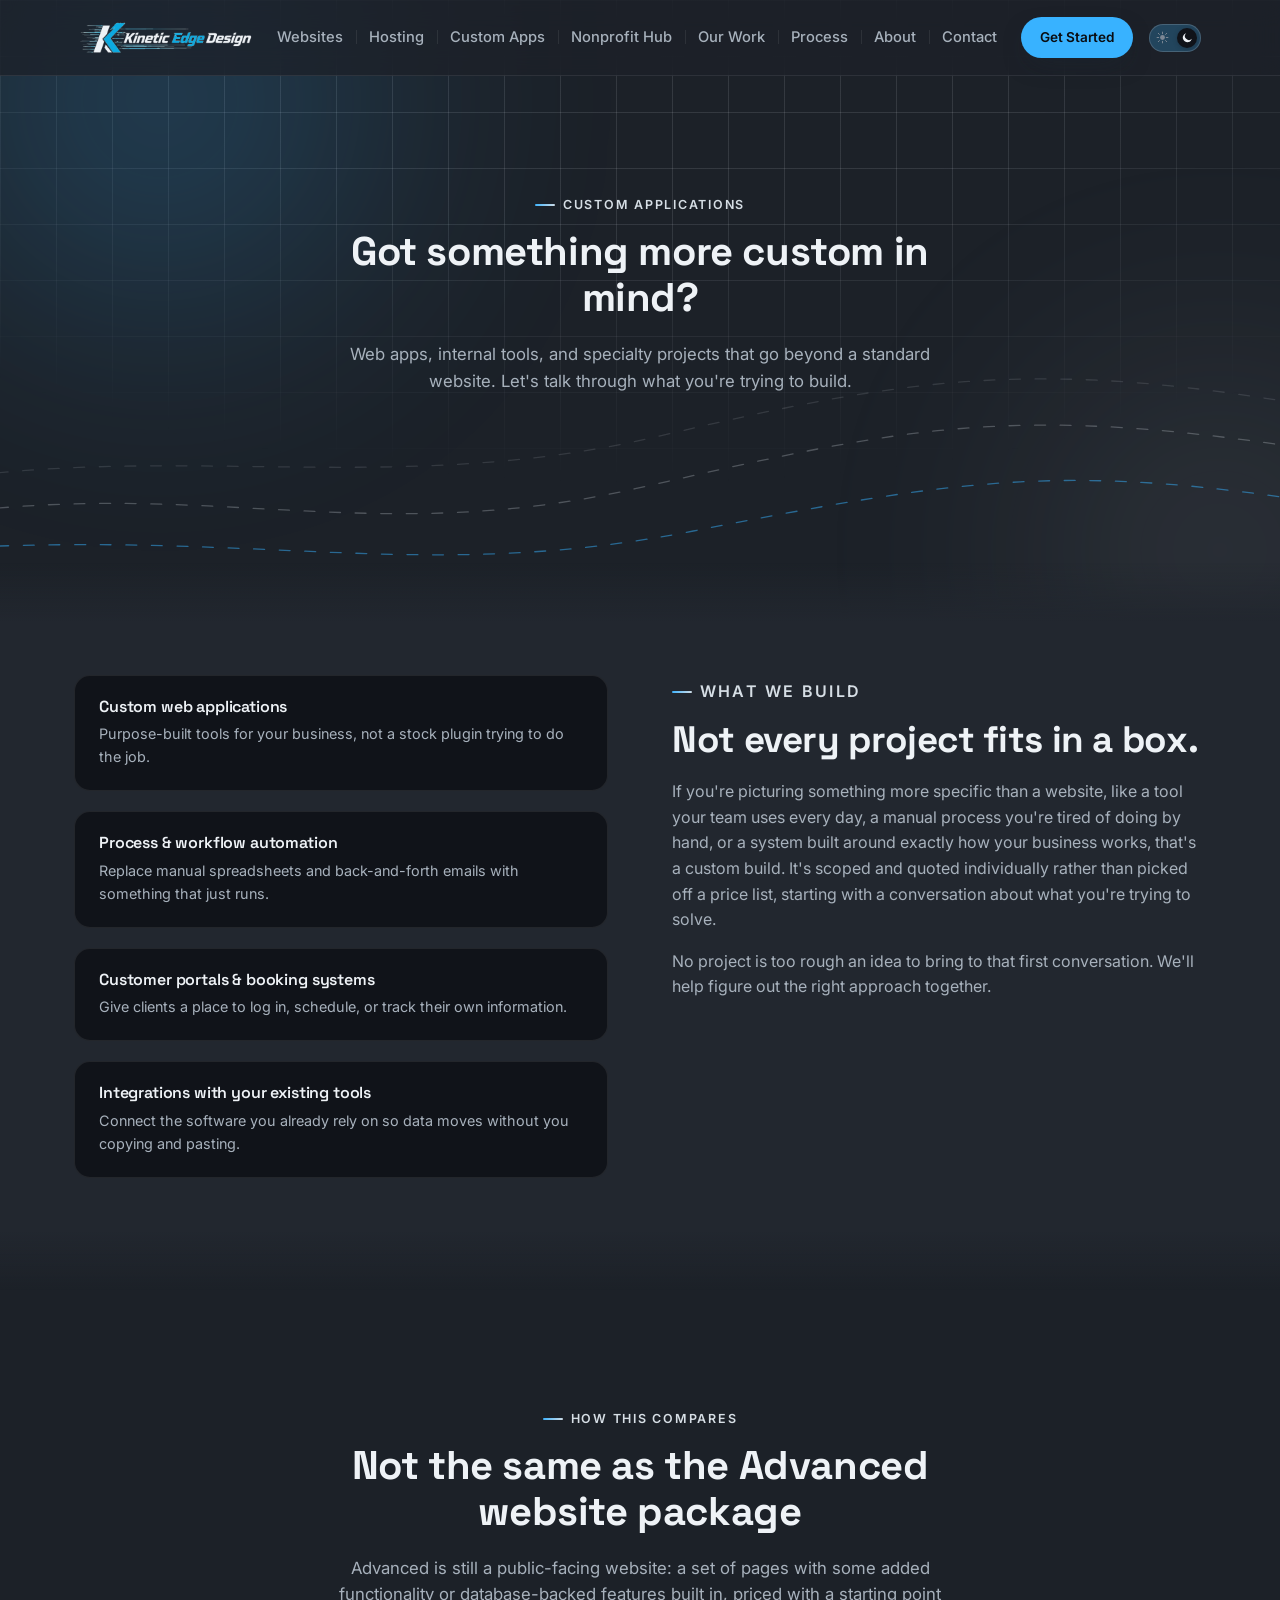
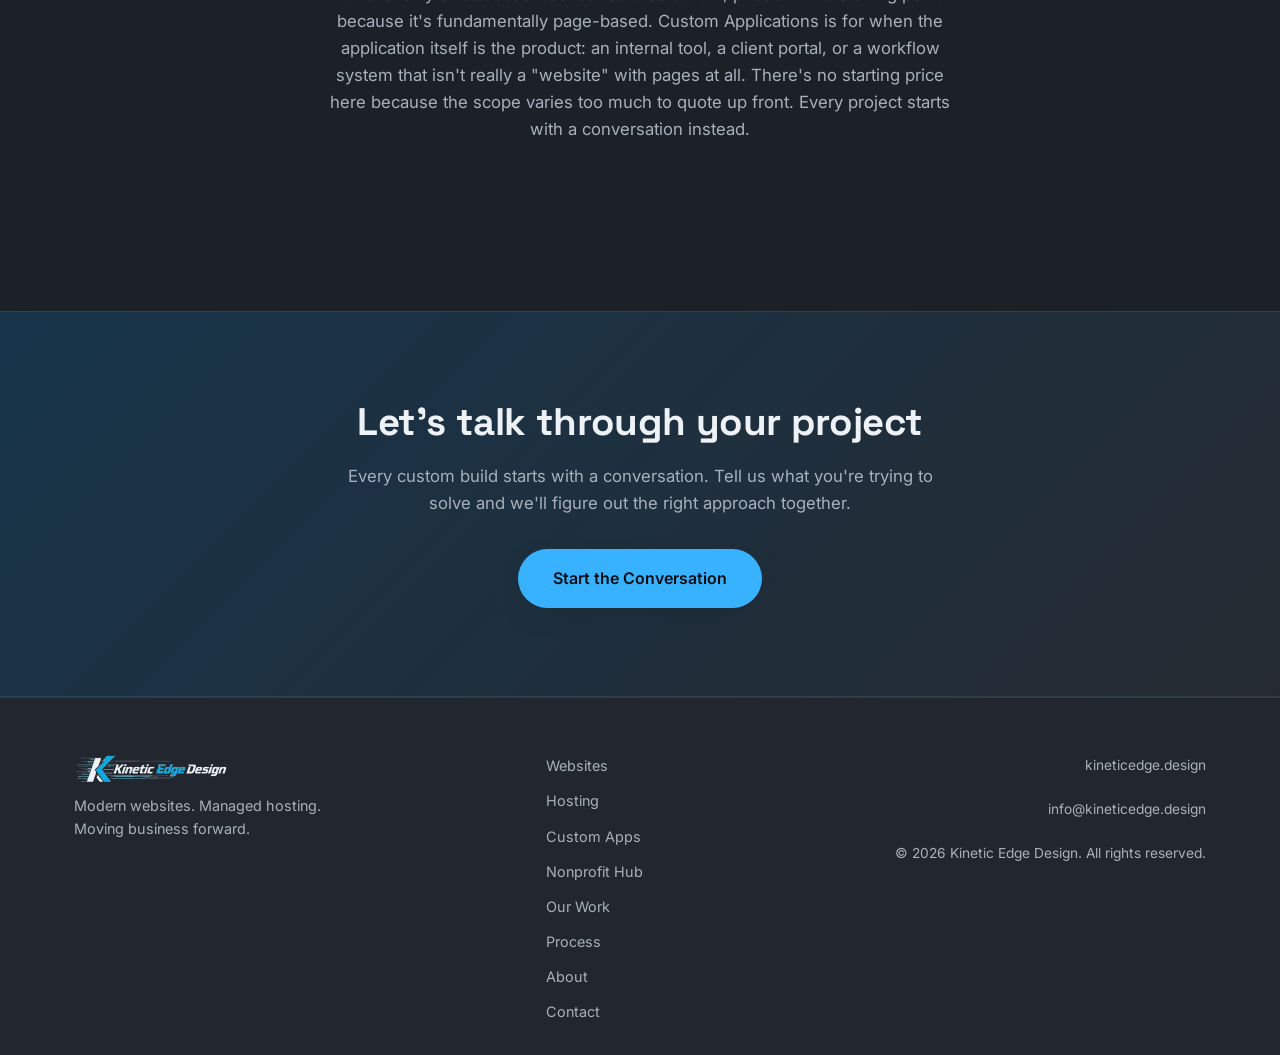
==== commit 49422123: "Add Nonprofit Management Hub product page Introduce nonprofit-hub.html describing the donor and volu" ====
--- a/custom-applications.html
+++ b/custom-applications.html
@@ -20,7 +20,7 @@
 <link rel="preconnect" href="https://fonts.googleapis.com">
 <link rel="preconnect" href="https://fonts.gstatic.com" crossorigin>
 <link href="https://fonts.googleapis.com/css2?family=Space+Grotesk:wght@500;600;700&family=Inter:wght@400;500;600;700&display=swap" rel="stylesheet">
-<link rel="stylesheet" href="css/style.css?v=20260805-23">
+<link rel="stylesheet" href="css/style.css?v=20260918-3">
 </head>
 <body>
 
@@ -41,6 +41,7 @@
       <a href="index.html#services">Websites</a>
       <a href="index.html#hosting">Hosting</a>
       <a href="custom-applications.html" aria-current="page">Custom Apps</a>
+      <a href="nonprofit-hub.html">Nonprofit Hub</a>
       <a href="work.html">Our Work</a>
       <a href="index.html#process">Process</a>
       <a href="index.html#about">About</a>
@@ -48,7 +49,7 @@
     </nav>
 
     <div class="header-actions">
-      <a href="index.html#contact" class="btn btn--primary btn--sm">Get Started</a>
+      <a href="index.html?package=custom-application#contact" class="btn btn--primary btn--sm">Get Started</a>
       <button class="theme-toggle" id="themeToggle" type="button" role="switch" aria-checked="true" aria-label="Switch to light mode">
         <svg class="theme-toggle__icon theme-toggle__icon--sun" viewBox="0 0 24 24" aria-hidden="true">
           <circle cx="12" cy="12" r="4.5"/>
@@ -151,7 +152,7 @@
     <div class="container cta-banner__inner reveal">
       <h2>Let's talk through your project</h2>
       <p>Every custom build starts with a conversation. Tell us what you're trying to solve and we'll figure out the right approach together.</p>
-      <a href="index.html#contact" class="btn btn--primary btn--lg">Start the Conversation</a>
+      <a href="index.html?package=custom-application#contact" class="btn btn--primary btn--lg">Start the Conversation</a>
     </div>
   </section>
 
@@ -169,6 +170,7 @@
       <a href="index.html#services">Websites</a>
       <a href="index.html#hosting">Hosting</a>
       <a href="custom-applications.html">Custom Apps</a>
+      <a href="nonprofit-hub.html">Nonprofit Hub</a>
       <a href="work.html">Our Work</a>
       <a href="index.html#process">Process</a>
       <a href="index.html#about">About</a>
@@ -183,6 +185,6 @@
   </div>
 </footer>
 
-<script src="js/main.js?v=20260805-10"></script>
+<script src="js/main.js?v=20260918-1"></script>
 </body>
 </html>
--- a/css/style.css
+++ b/css/style.css
@@ -183,48 +183,6 @@
   background-image: linear-gradient(180deg, transparent 60%, rgba(var(--blue-rgb), 0.5) 60%, rgba(var(--blue-rgb), 0.5) 90%, transparent 90%);
   background-repeat: no-repeat;
   padding: 0 2px;
-}
-
-.capacity-badge {
-  display: flex;
-  width: fit-content;
-  align-items: center;
-  gap: 10px;
-  padding: 9px 18px 9px 14px;
-  border-radius: 999px;
-  border: 1px solid var(--border-strong);
-  background: rgba(var(--blue-rgb), 0.08);
-  font-size: 0.85rem;
-  font-weight: 500;
-  color: var(--text-muted);
-  margin-bottom: 22px;
-}
-.capacity-dot {
-  position: relative;
-  width: 8px;
-  height: 8px;
-  border-radius: 50%;
-  background: var(--yellow);
-  box-shadow: 0 0 0 4px rgba(var(--yellow-rgb), 0.22);
-  flex-shrink: 0;
-}
-.capacity-dot::after {
-  content: "";
-  position: absolute;
-  inset: -4px;
-  border-radius: 50%;
-  background: var(--yellow);
-  opacity: 0.55;
-  animation: capacity-pulse 2.2s ease-out infinite;
-}
-
-@keyframes capacity-pulse {
-  0% { transform: scale(0.6); opacity: 0.55; }
-  100% { transform: scale(2.2); opacity: 0; }
-}
-
-@media (prefers-reduced-motion: reduce) {
-  .capacity-dot::after { animation: none; display: none; }
 }
 
 .eyebrow {
@@ -342,8 +300,19 @@
 
 .main-nav {
   display: flex;
-  gap: 32px;
+  gap: 26px;
   margin: 0 auto;
+}
+.main-nav a { white-space: nowrap; }
+.main-nav a + a::before {
+  content: "";
+  position: absolute;
+  left: -13px;
+  top: 50%;
+  transform: translateY(-50%);
+  width: 1px;
+  height: 14px;
+  background: var(--border);
 }
 .main-nav a {
   font-size: 0.92rem;
@@ -573,7 +542,7 @@
 .trust-inner {
   display: flex;
   flex-wrap: wrap;
-  gap: 28px 48px;
+  gap: 28px 32px;
   justify-content: space-between;
   padding: 28px 24px;
 }
@@ -584,7 +553,7 @@
   font-size: 0.92rem;
   font-weight: 500;
   color: var(--text-muted);
-  flex: 1 1 200px;
+  flex: 1 1 170px;
 }
 .trust-item svg { width: 22px; height: 22px; fill: var(--navy); flex-shrink: 0; }
 .trust-item:nth-child(4) svg { fill: var(--yellow); }
@@ -608,6 +577,9 @@
 .section-head h1,
 .section-head h2 { font-size: clamp(1.8rem, 3.4vw, 2.5rem); }
 .section-lede { font-size: 1.05rem; }
+.section-lede a { text-decoration: underline; text-underline-offset: 3px; }
+.page-hero .hero-actions { justify-content: center; margin: 28px 0 0; }
+.about-copy .hosting-showcase { max-width: 100%; margin-top: 28px; }
 
 .offer-banner {
   display: flex;
@@ -787,6 +759,7 @@
   gap: 20px;
 }
 .pricing-grid--three { grid-template-columns: repeat(3, 1fr); }
+.pricing-grid--two { grid-template-columns: repeat(2, 1fr); max-width: 800px; margin: 0 auto; }
 
 .price-card {
   position: relative;
@@ -1161,7 +1134,10 @@
 .portfolio-card__trigger img {
   display: block;
   width: 100%;
-  height: auto;
+  height: 100%;
+  aspect-ratio: 3 / 2;
+  object-fit: cover;
+  object-position: top;
   transition: opacity 0.2s var(--ease);
 }
 .portfolio-card__trigger:hover img { opacity: 0.85; }
@@ -1362,6 +1338,9 @@
 /* ---------------- Responsive ---------------- */
 
 @media (max-width: 1080px) {
+  .main-nav { gap: 16px; }
+  .main-nav a { font-size: 0.86rem; }
+  .main-nav a + a::before { left: -8px; }
   .pricing-grid,
   .pricing-grid--three,
   .portfolio-grid { grid-template-columns: repeat(2, 1fr); }
@@ -1380,7 +1359,7 @@
   .design-intro .offer-banner { margin-left: auto; }
 }
 
-@media (max-width: 780px) {
+@media (max-width: 1000px) {
   .main-nav {
     position: absolute;
     top: var(--header-h);
@@ -1402,6 +1381,7 @@
     pointer-events: auto;
   }
   .main-nav a { padding: 14px 0; border-bottom: 1px solid var(--border); }
+  .main-nav a + a::before { display: none; }
   .main-nav a:last-child { border-bottom: none; }
   .header-actions .btn--sm { display: none; }
   .nav-toggle { display: flex; }
@@ -1409,6 +1389,7 @@
 
 @media (max-width: 640px) {
   .pricing-grid,
+  .pricing-grid--two,
   .pricing-grid--three,
   .process-grid { grid-template-columns: 1fr; }
   .hero { padding: 88px 0 72px; }
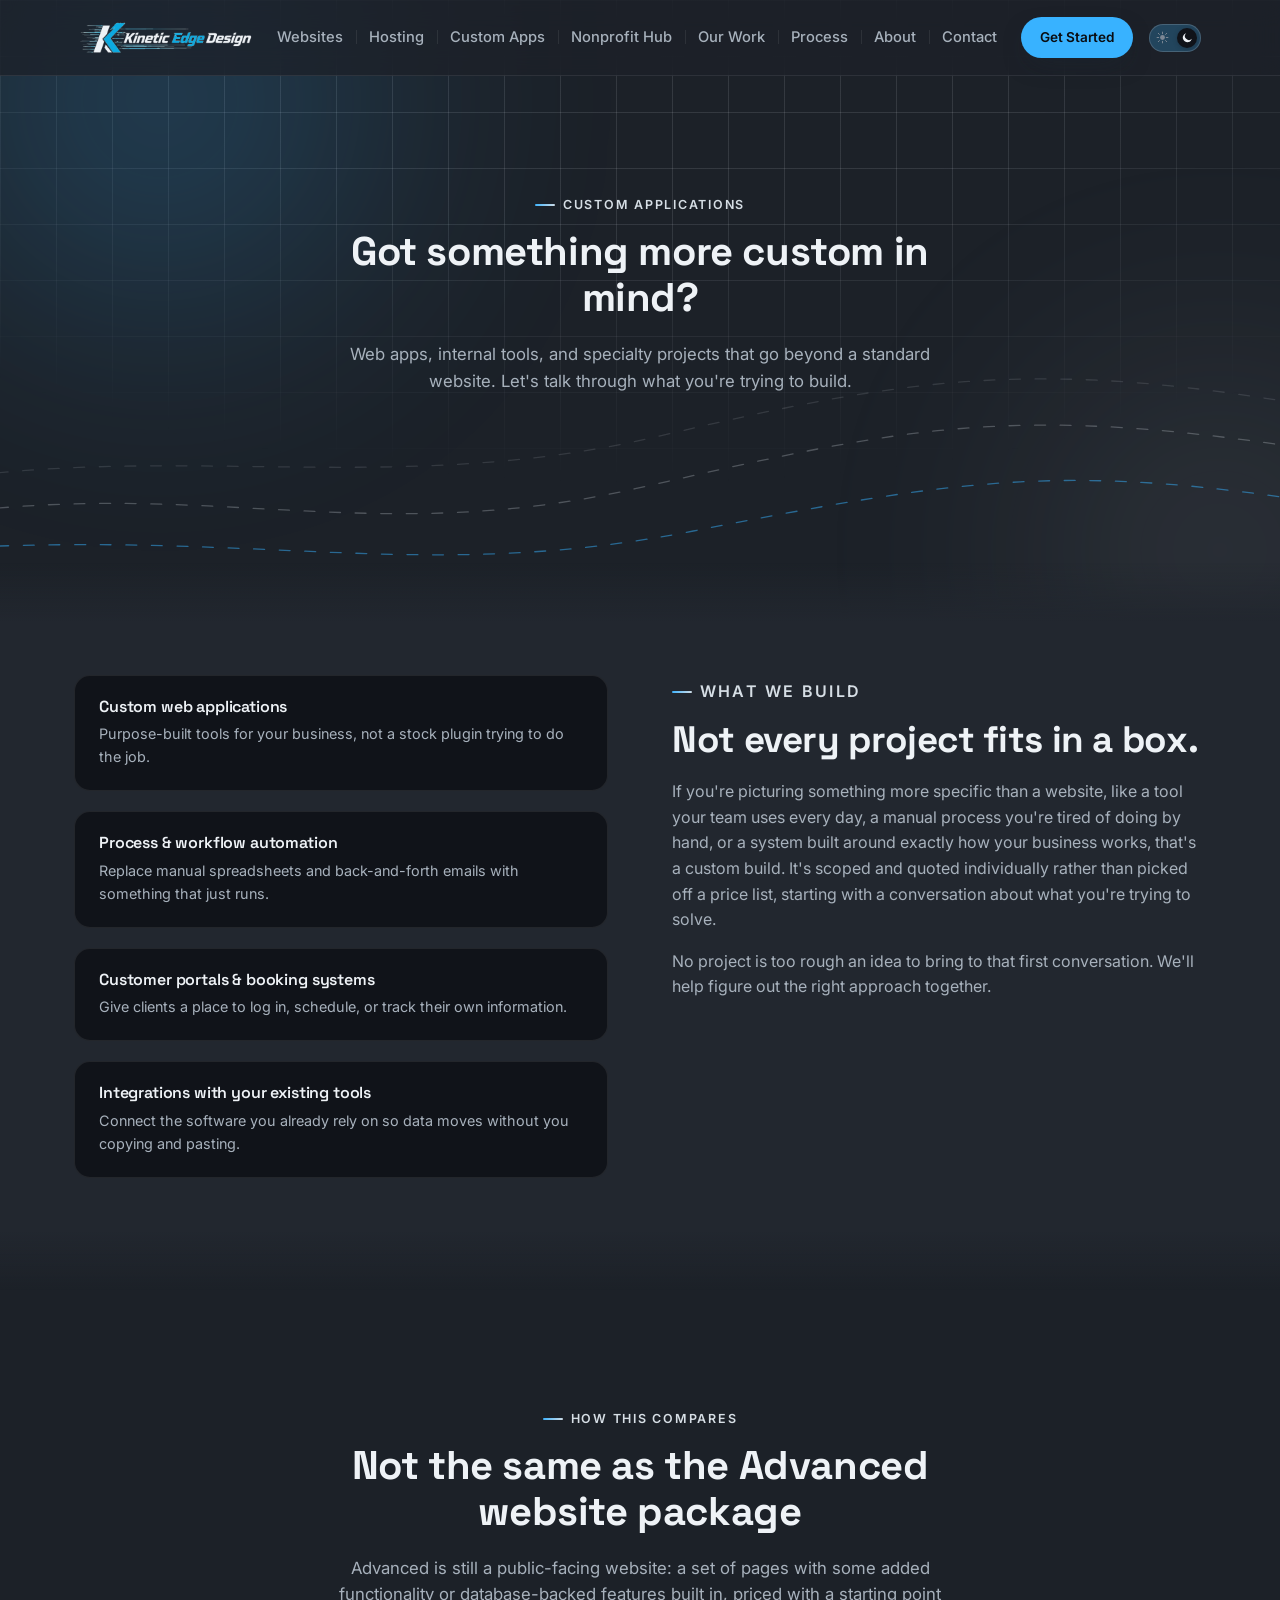
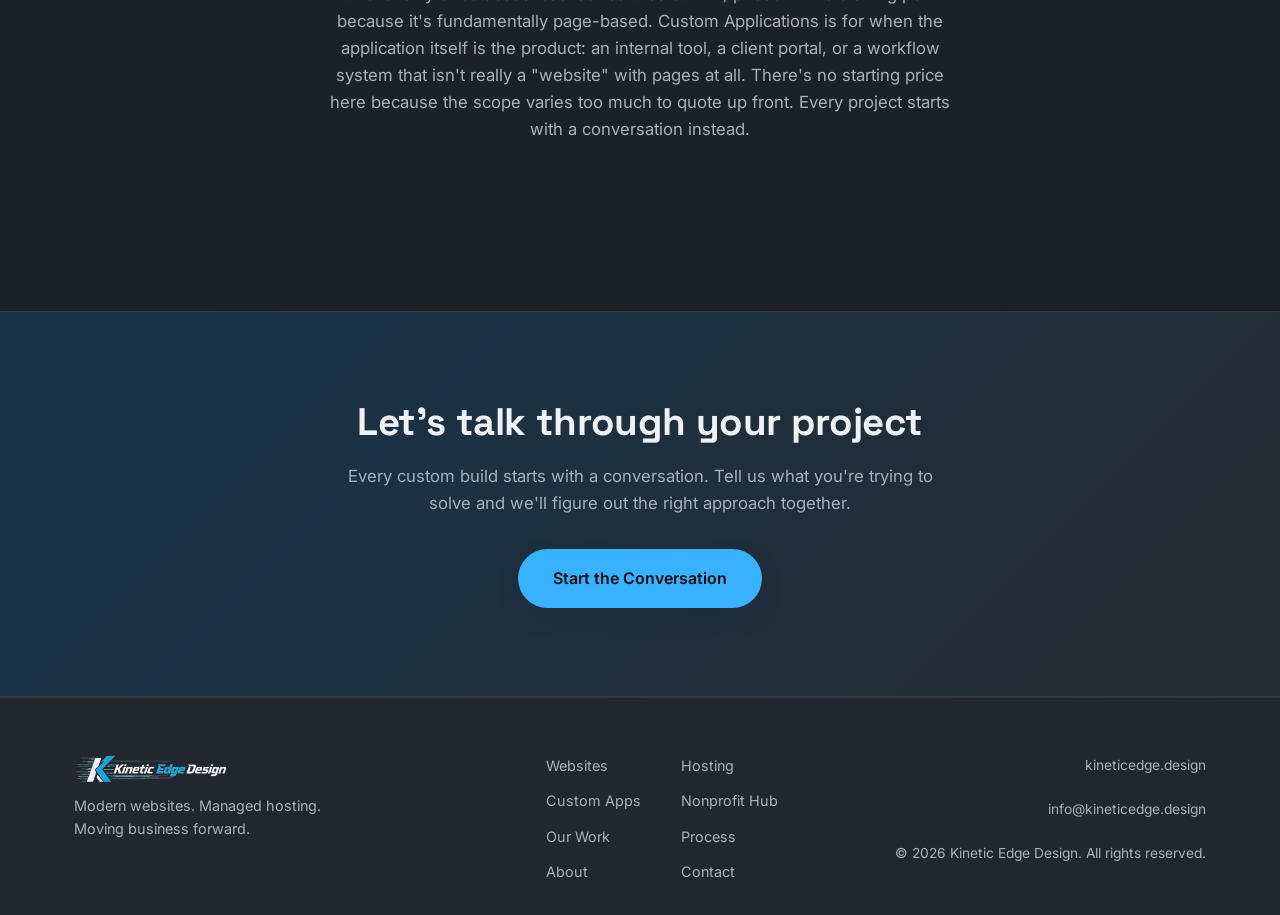
==== commit 460098e7: "Lay out footer nav in two columns Eight links in a single column made the footer tall; a two-column " ====
--- a/custom-applications.html
+++ b/custom-applications.html
@@ -20,7 +20,7 @@
 <link rel="preconnect" href="https://fonts.googleapis.com">
 <link rel="preconnect" href="https://fonts.gstatic.com" crossorigin>
 <link href="https://fonts.googleapis.com/css2?family=Space+Grotesk:wght@500;600;700&family=Inter:wght@400;500;600;700&display=swap" rel="stylesheet">
-<link rel="stylesheet" href="css/style.css?v=20260918-3">
+<link rel="stylesheet" href="css/style.css?v=20260918-4">
 </head>
 <body>
 
--- a/css/style.css
+++ b/css/style.css
@@ -1302,7 +1302,7 @@
 }
 .footer-brand .brand-logo { height: 30px; }
 .footer-brand p { font-size: 0.9rem; margin-top: 10px; max-width: 260px; }
-.footer-nav { display: grid; gap: 12px; }
+.footer-nav { display: grid; grid-template-columns: repeat(2, max-content); column-gap: 40px; row-gap: 12px; }
 .footer-nav a { font-size: 0.9rem; color: var(--text-muted); }
 .footer-nav a:hover { color: var(--text); }
 .footer-meta { font-size: 0.86rem; color: var(--text-faint); display: grid; gap: 8px; text-align: right; }
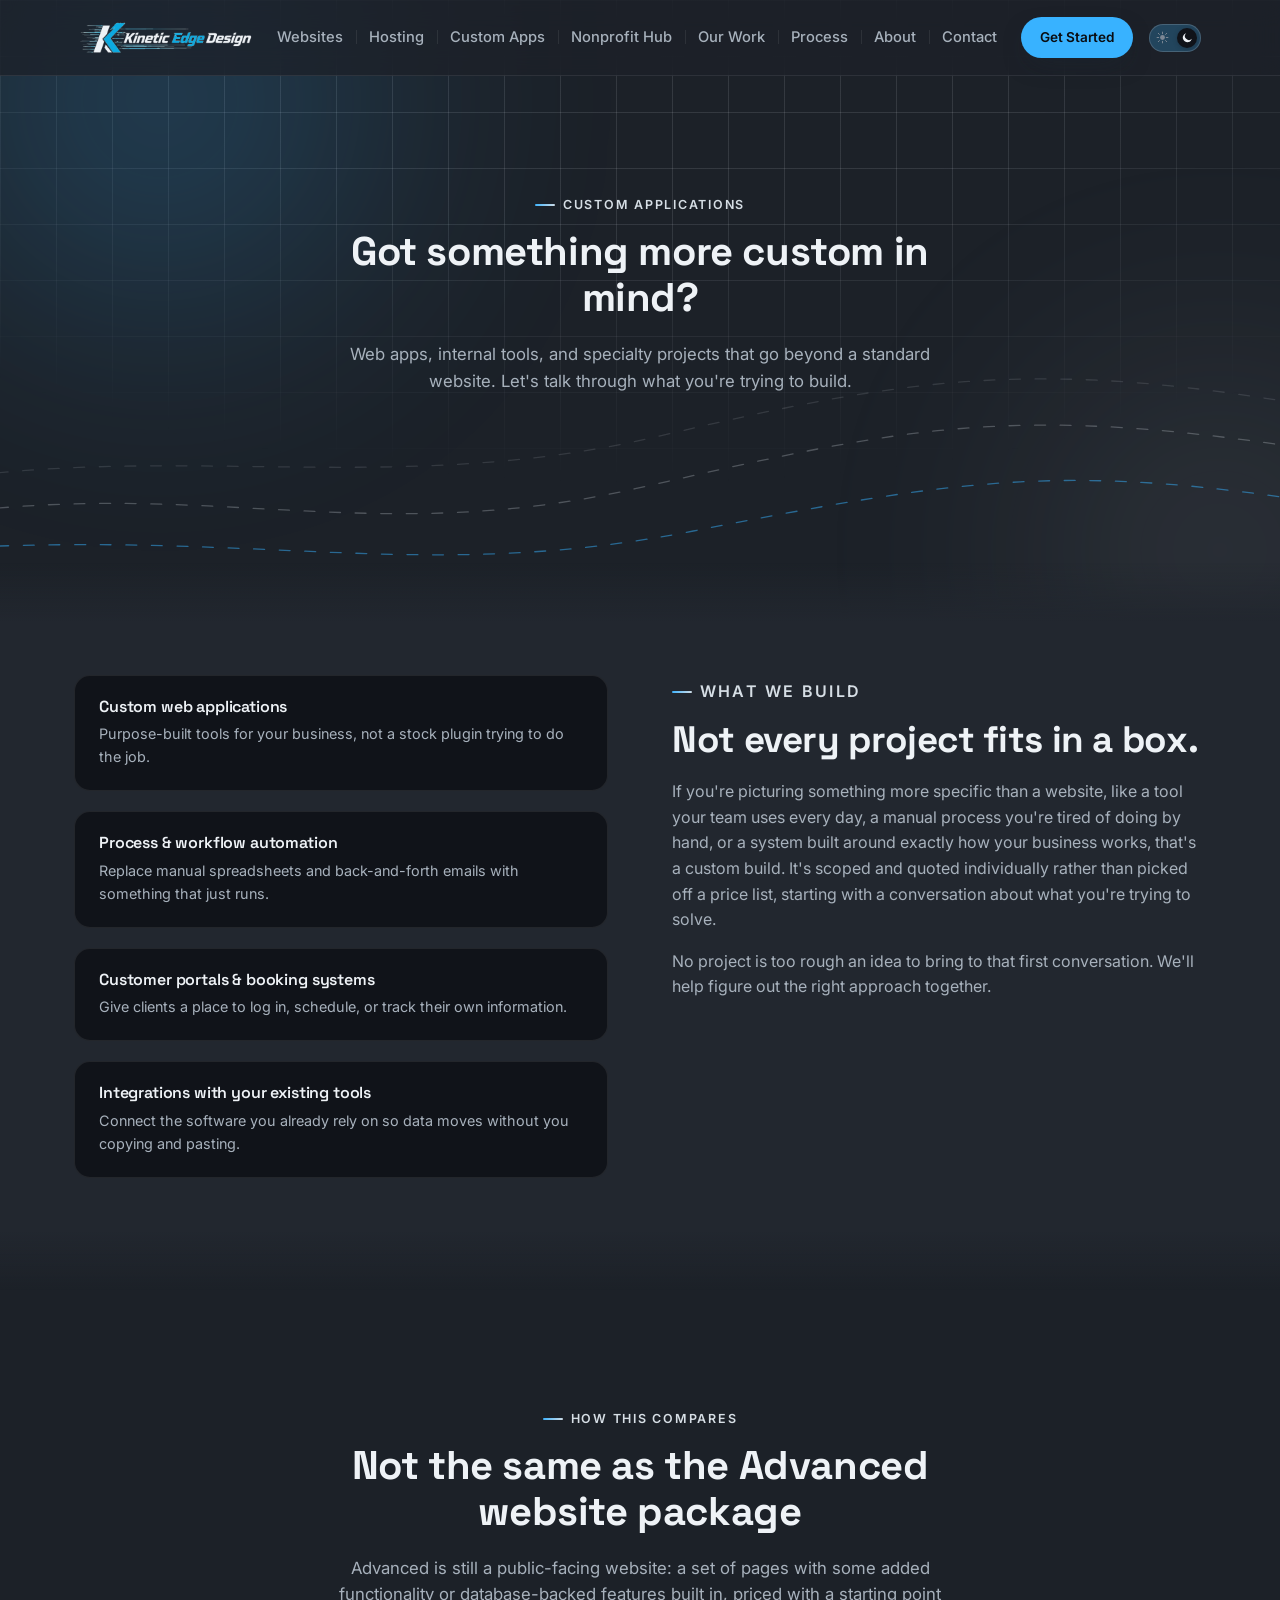
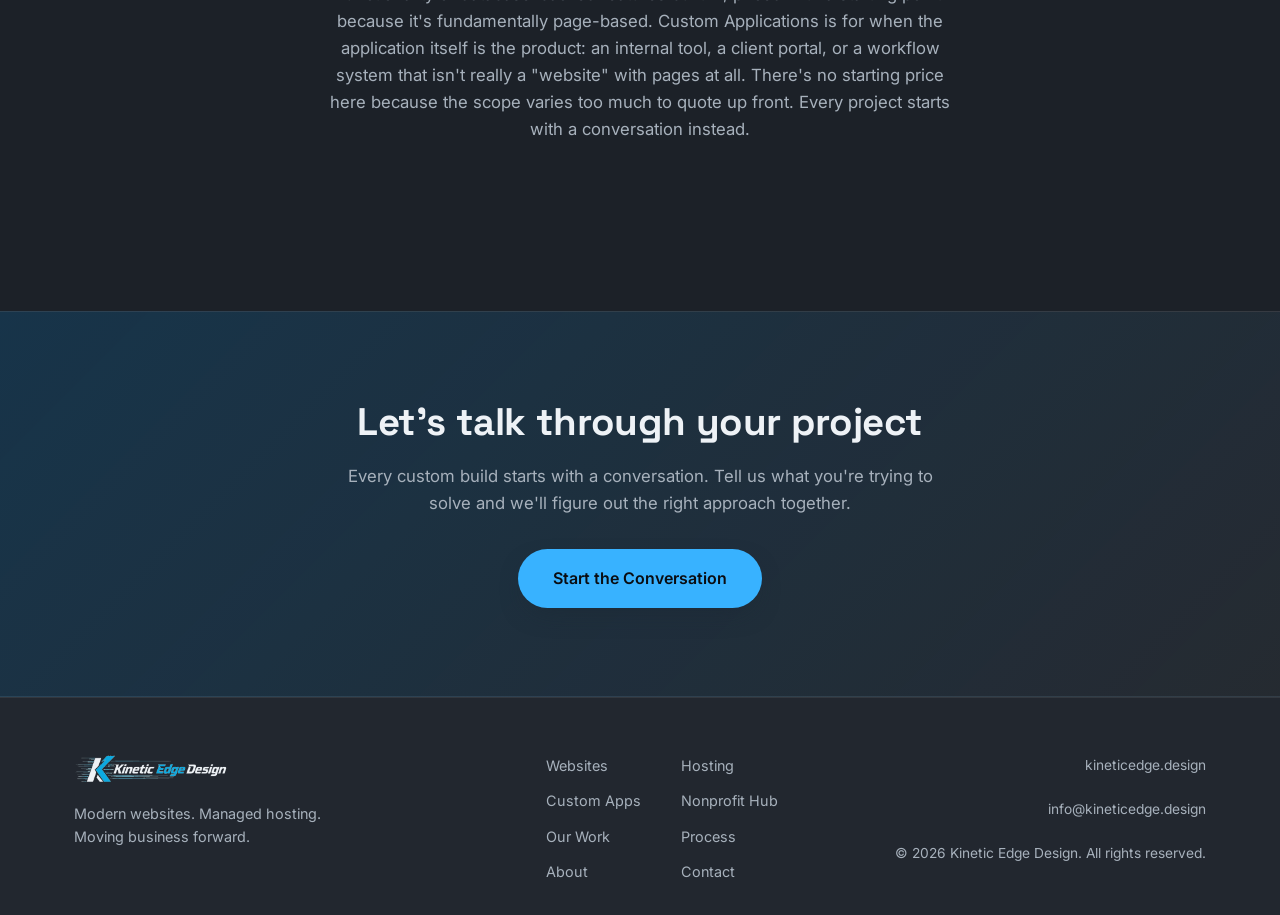
==== commit 2b013018: "Link the footer logo to the homepage Co-Authored-By: Claude Fable 5.1 <noreply@anthropic.com>" ====
--- a/custom-applications.html
+++ b/custom-applications.html
@@ -20,7 +20,7 @@
 <link rel="preconnect" href="https://fonts.googleapis.com">
 <link rel="preconnect" href="https://fonts.gstatic.com" crossorigin>
 <link href="https://fonts.googleapis.com/css2?family=Space+Grotesk:wght@500;600;700&family=Inter:wght@400;500;600;700&display=swap" rel="stylesheet">
-<link rel="stylesheet" href="css/style.css?v=20260918-4">
+<link rel="stylesheet" href="css/style.css?v=20260918-6">
 </head>
 <body>
 
@@ -161,8 +161,10 @@
 <footer class="site-footer">
   <div class="container footer-inner">
     <div class="footer-brand">
-      <img class="brand-logo brand-logo--light" src="assets/logo/kinetic-edge-logo-transparent.png" alt="Kinetic Edge Design" height="30">
-      <img class="brand-logo brand-logo--dark" src="assets/logo/kinetic-edge-logo-dark-transparent.png" alt="Kinetic Edge Design" height="30">
+      <a href="index.html" class="footer-brand__link" aria-label="Kinetic Edge Design home">
+        <img class="brand-logo brand-logo--light" src="assets/logo/kinetic-edge-logo-transparent.png" alt="Kinetic Edge Design" height="30">
+        <img class="brand-logo brand-logo--dark" src="assets/logo/kinetic-edge-logo-dark-transparent.png" alt="Kinetic Edge Design" height="30">
+      </a>
       <p>Modern websites. Managed hosting. Moving business forward.</p>
     </div>
 
@@ -178,8 +180,8 @@
     </nav>
 
     <div class="footer-meta">
-      <p>kineticedge.design</p>
-      <p>info@kineticedge.design</p>
+      <p><a href="https://kineticedge.design">kineticedge.design</a></p>
+      <p><a href="mailto:info@kineticedge.design">info@kineticedge.design</a></p>
       <p>&copy; <span id="year"></span> Kinetic Edge Design. All rights reserved.</p>
     </div>
   </div>
--- a/css/style.css
+++ b/css/style.css
@@ -1300,12 +1300,14 @@
   gap: 32px;
   align-items: start;
 }
+.footer-brand__link { display: inline-block; }
 .footer-brand .brand-logo { height: 30px; }
 .footer-brand p { font-size: 0.9rem; margin-top: 10px; max-width: 260px; }
 .footer-nav { display: grid; grid-template-columns: repeat(2, max-content); column-gap: 40px; row-gap: 12px; }
 .footer-nav a { font-size: 0.9rem; color: var(--text-muted); }
 .footer-nav a:hover { color: var(--text); }
 .footer-meta { font-size: 0.86rem; color: var(--text-faint); display: grid; gap: 8px; text-align: right; }
+.footer-meta a:hover { color: var(--text); text-decoration: underline; text-underline-offset: 3px; }
 
 @media (max-width: 720px) {
   .footer-inner { grid-template-columns: 1fr; text-align: left; }
